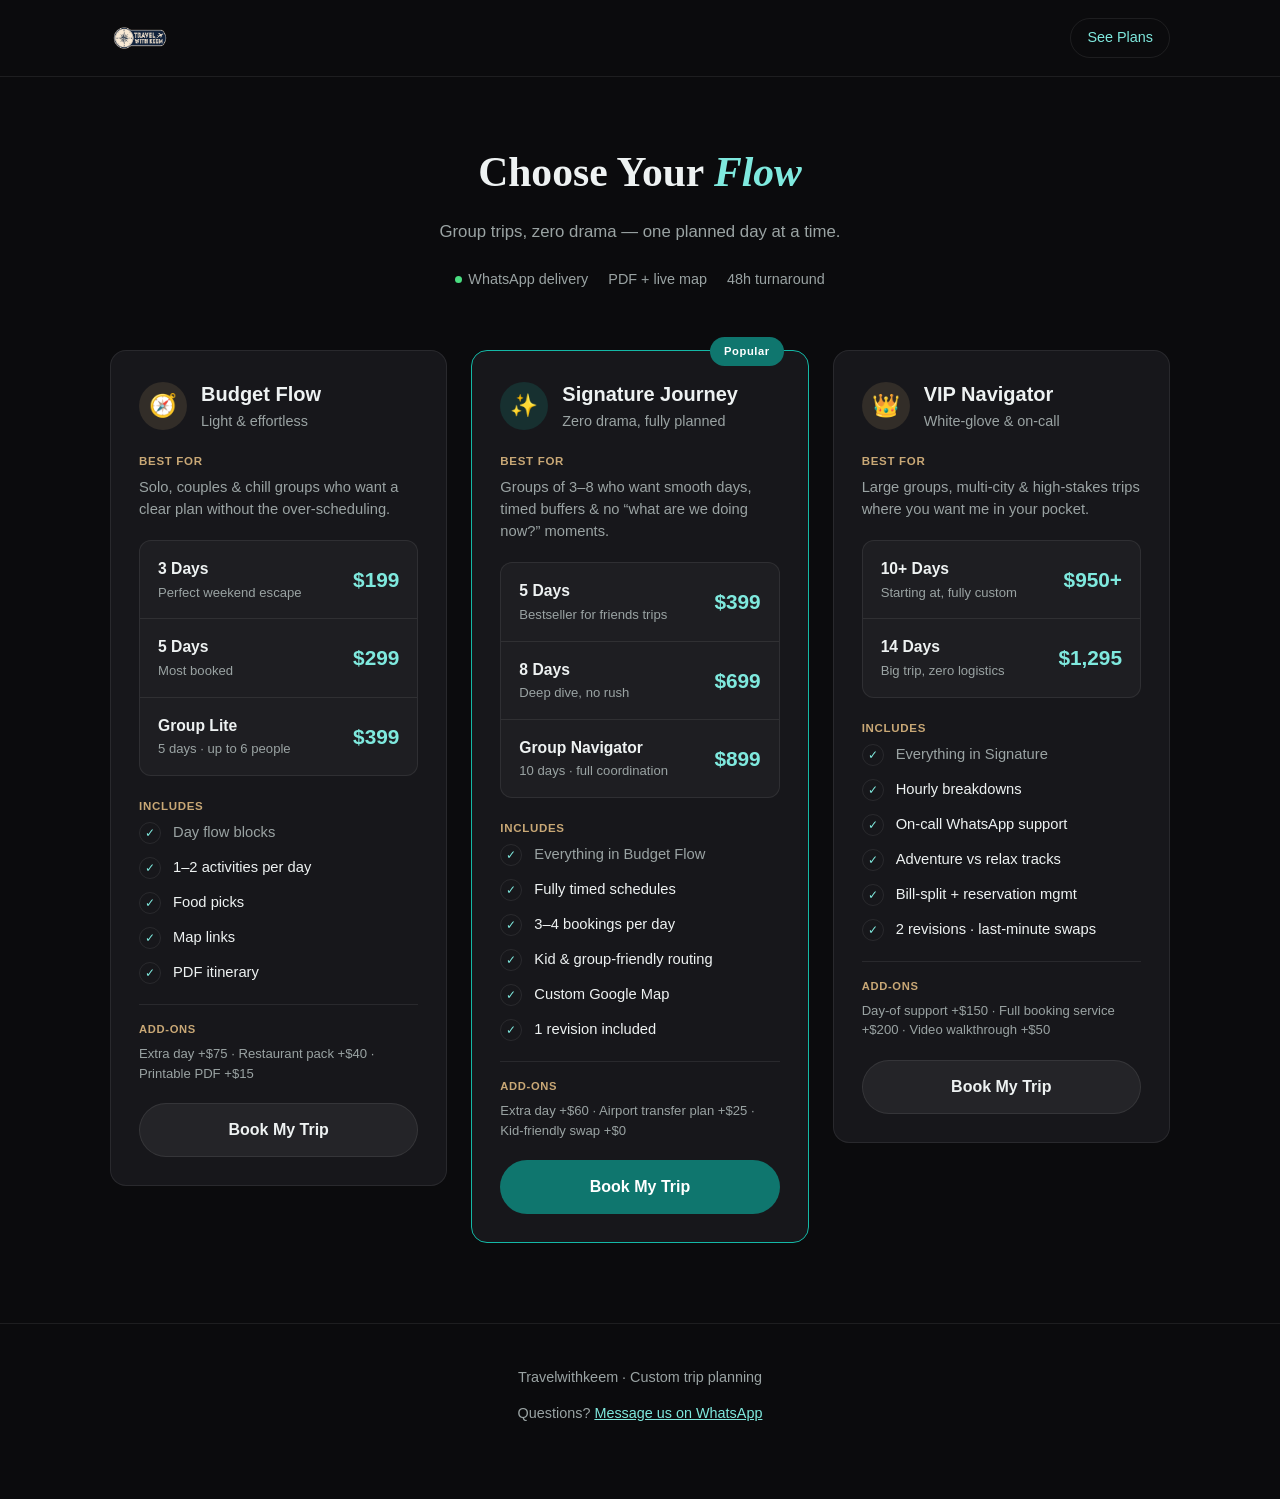
==== outputs/index.html @ ff2f02bf "Add files via upload Initial site" ====
<!DOCTYPE html>
<html lang="en">
<head>
<meta charset="UTF-8">
<meta name="viewport" content="width=device-width, initial-scale=1.0">
<title>Travelwithkeem — Choose Your Flow</title>
<meta name="description" content="Group trips, zero drama — one planned day at a time. Custom itineraries delivered by WhatsApp with PDF + live map.">
<link rel="icon" type="image/png" href="assets/favicon.png">
<link rel="stylesheet" href="style.css">
</head>
<body>

  <header class="site-header">
    <div class="wrap header-inner">
      <a class="brand" href="#"><img src="assets/logo.png" alt="Travel With Keem"></a>
      <a class="nav-cta" href="#pricing">See Plans</a>
    </div>
  </header>

  <section class="hero">
    <div class="wrap">
      <h1>Choose Your <em>Flow</em></h1>
      <p class="hero-sub">Group trips, zero drama — one planned day at a time.</p>
      <ul class="hero-badges">
        <li><span class="dot"></span>WhatsApp delivery</li>
        <li>PDF + live map</li>
        <li>48h turnaround</li>
      </ul>
    </div>
  </section>

  <section class="pricing" id="pricing">
    <div class="wrap">
      <div class="cards" id="pricing-cards">
        <!-- Cards are rendered here by app.js from tiers-data.js -->
      </div>
    </div>
  </section>

  <footer class="site-footer">
    <div class="wrap">
      <p>Travelwithkeem &middot; Custom trip planning</p>
      <p class="footer-contact">Questions? <a id="footer-whatsapp" href="#">Message us on WhatsApp</a></p>
    </div>
  </footer>

  <script src="tiers-data.js"></script>
  <script src="app.js"></script>
</body>
</html>
---- outputs/style.css ----
:root {
  --bg: #0b0b0d;
  --card-bg: #17171b;
  --card-border: rgba(255, 255, 255, 0.08);
  --text: #eef2f2;
  --text-muted: #9aa3a3;
  --teal: #14b8a6;
  --teal-dark: #0f4d47;
  --teal-light: #7fe9de;
  --tan: #c9a876;
  --tan-bg: rgba(201, 168, 118, 0.15);
  --popular-bg: #0f766e;
  --radius: 16px;
}

* { box-sizing: border-box; }

body {
  margin: 0;
  background: var(--bg);
  color: var(--text);
  font-family: -apple-system, BlinkMacSystemFont, "Segoe UI", Roboto, Helvetica, Arial, sans-serif;
  line-height: 1.5;
}

.wrap {
  max-width: 1100px;
  margin: 0 auto;
  padding: 0 20px;
}

/* Header */
.site-header {
  border-bottom: 1px solid var(--card-border);
  padding: 18px 0;
}

.header-inner {
  display: flex;
  align-items: center;
  justify-content: space-between;
}

.brand {
  display: flex;
  align-items: center;
}

.brand img {
  height: 40px;
  width: auto;
  display: block;
}

.nav-cta {
  color: var(--teal-light);
  text-decoration: none;
  font-size: 0.9rem;
  border: 1px solid var(--card-border);
  padding: 8px 16px;
  border-radius: 999px;
}

/* Hero */
.hero {
  text-align: center;
  padding: 64px 0 40px;
}

.hero h1 {
  font-family: Georgia, "Times New Roman", serif;
  font-size: 2.6rem;
  margin: 0 0 16px;
}

.hero h1 em {
  color: var(--teal-light);
  font-style: italic;
}

.hero-sub {
  color: var(--text-muted);
  font-size: 1.05rem;
  max-width: 480px;
  margin: 0 auto 24px;
}

.hero-badges {
  list-style: none;
  display: flex;
  flex-wrap: wrap;
  justify-content: center;
  gap: 8px 20px;
  padding: 0;
  margin: 0;
  color: var(--text-muted);
  font-size: 0.9rem;
}

.hero-badges li {
  display: flex;
  align-items: center;
  gap: 6px;
}

.dot {
  width: 7px;
  height: 7px;
  border-radius: 50%;
  background: #4ade80;
  display: inline-block;
}

/* Pricing */
.pricing {
  padding: 20px 0 80px;
}

.cards {
  display: grid;
  grid-template-columns: 1fr;
  gap: 24px;
}

@media (min-width: 900px) {
  .cards {
    grid-template-columns: repeat(3, 1fr);
    align-items: start;
  }
}

.card {
  background: var(--card-bg);
  border: 1px solid var(--card-border);
  border-radius: var(--radius);
  padding: 28px;
  position: relative;
}

.card.popular {
  border-color: var(--teal);
}

.card-badge {
  position: absolute;
  top: -14px;
  right: 24px;
  background: var(--popular-bg);
  color: #fff;
  font-size: 0.7rem;
  font-weight: 700;
  letter-spacing: 0.05em;
  padding: 6px 14px;
  border-radius: 999px;
}

.card-header {
  display: flex;
  align-items: center;
  gap: 14px;
  margin-bottom: 20px;
}

.card-icon {
  width: 48px;
  height: 48px;
  border-radius: 50%;
  display: flex;
  align-items: center;
  justify-content: center;
  font-size: 1.4rem;
  background: var(--tan-bg);
  color: var(--tan);
  flex-shrink: 0;
}

.card.popular .card-icon {
  background: rgba(20, 184, 166, 0.15);
  color: var(--teal-light);
}

.card-title {
  margin: 0;
  font-size: 1.25rem;
}

.card-tagline {
  margin: 2px 0 0;
  color: var(--text-muted);
  font-size: 0.9rem;
}

.best-for-label,
.section-label {
  text-transform: uppercase;
  font-size: 0.72rem;
  letter-spacing: 0.06em;
  color: var(--tan);
  font-weight: 700;
  margin: 0 0 6px;
}

.best-for-text {
  color: var(--text-muted);
  font-size: 0.92rem;
  margin: 0 0 20px;
}

.price-box {
  background: rgba(255, 255, 255, 0.03);
  border: 1px solid var(--card-border);
  border-radius: 12px;
  margin-bottom: 22px;
  overflow: hidden;
}

.price-row {
  display: flex;
  justify-content: space-between;
  align-items: center;
  padding: 16px 18px;
  border-bottom: 1px solid var(--card-border);
}

.price-row:last-child {
  border-bottom: none;
}

.price-row-name {
  font-weight: 700;
  font-size: 0.98rem;
}

.price-row-desc {
  color: var(--text-muted);
  font-size: 0.82rem;
  margin-top: 2px;
}

.price-row-amount {
  font-weight: 700;
  font-size: 1.3rem;
  color: var(--teal-light);
  white-space: nowrap;
}

.includes-list {
  list-style: none;
  padding: 0;
  margin: 0 0 20px;
}

.includes-list li {
  display: flex;
  align-items: flex-start;
  gap: 12px;
  font-size: 0.92rem;
  margin-bottom: 12px;
}

.includes-list li:first-child {
  color: var(--text-muted);
}

.check-icon {
  width: 22px;
  height: 22px;
  border-radius: 50%;
  border: 1px solid var(--card-border);
  display: flex;
  align-items: center;
  justify-content: center;
  font-size: 0.75rem;
  color: var(--teal-light);
  flex-shrink: 0;
  margin-top: 1px;
}

.addons {
  font-size: 0.82rem;
  color: var(--text-muted);
  border-top: 1px solid var(--card-border);
  padding-top: 16px;
  margin-bottom: 20px;
}

.addons strong {
  display: block;
  color: var(--tan);
  text-transform: uppercase;
  font-size: 0.7rem;
  letter-spacing: 0.06em;
  margin-bottom: 6px;
}

.book-btn {
  display: block;
  text-align: center;
  text-decoration: none;
  background: rgba(255, 255, 255, 0.06);
  color: var(--text);
  font-weight: 700;
  padding: 14px;
  border-radius: 999px;
  border: 1px solid var(--card-border);
}

.card.popular .book-btn {
  background: var(--popular-bg);
  color: #fff;
  border-color: transparent;
}

/* Footer */
.site-footer {
  border-top: 1px solid var(--card-border);
  padding: 28px 0 60px;
  text-align: center;
  color: var(--text-muted);
  font-size: 0.9rem;
}

.site-footer a {
  color: var(--teal-light);
}
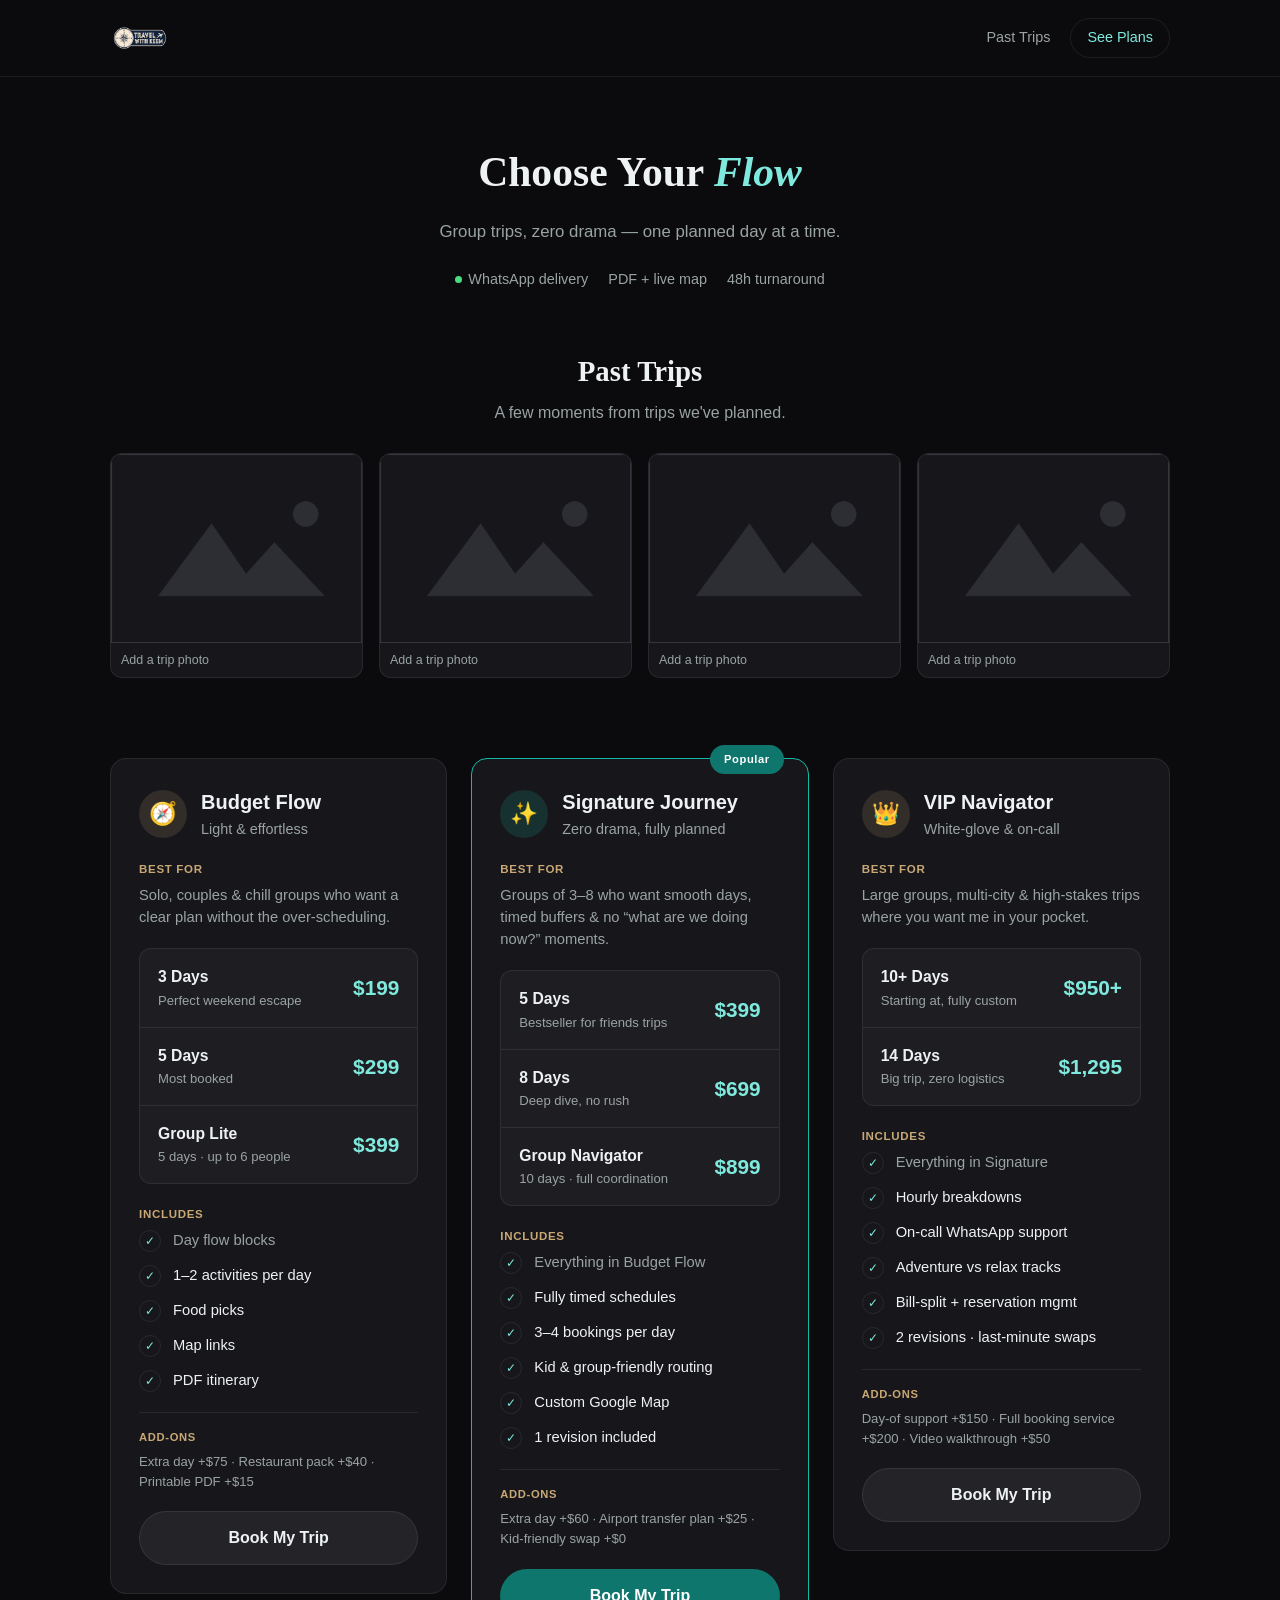
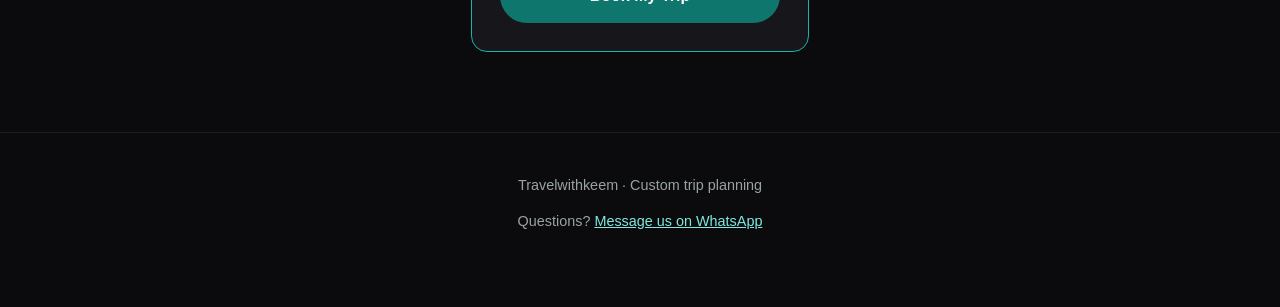
==== commit 4eed803e: "Add files via upload" ====
--- a/outputs/index.html
+++ b/outputs/index.html
@@ -13,7 +13,10 @@
   <header class="site-header">
     <div class="wrap header-inner">
       <a class="brand" href="#"><img src="assets/logo.png" alt="Travel With Keem"></a>
-      <a class="nav-cta" href="#pricing">See Plans</a>
+      <nav class="header-nav">
+        <a href="#gallery">Past Trips</a>
+        <a class="nav-cta" href="#pricing">See Plans</a>
+      </nav>
     </div>
   </header>
 
@@ -26,6 +29,16 @@
         <li>PDF + live map</li>
         <li>48h turnaround</li>
       </ul>
+    </div>
+  </section>
+
+  <section class="gallery" id="gallery">
+    <div class="wrap">
+      <h2>Past Trips</h2>
+      <p class="section-sub">A few moments from trips we've planned.</p>
+      <div class="gallery-grid" id="gallery-grid">
+        <!-- Photos are rendered here by app.js from gallery-data.js -->
+      </div>
     </div>
   </section>
 
@@ -44,7 +57,6 @@
     </div>
   </footer>
 
-  <script src="tiers-data.js"></script>
   <script src="app.js"></script>
 </body>
 </html>
--- a/outputs/style.css
+++ b/outputs/style.css
@@ -52,6 +52,18 @@
   display: block;
 }
 
+.header-nav {
+  display: flex;
+  align-items: center;
+  gap: 20px;
+}
+
+.header-nav > a:not(.nav-cta) {
+  color: var(--text-muted);
+  text-decoration: none;
+  font-size: 0.9rem;
+}
+
 .nav-cta {
   color: var(--teal-light);
   text-decoration: none;
@@ -59,6 +71,57 @@
   border: 1px solid var(--card-border);
   padding: 8px 16px;
   border-radius: 999px;
+}
+
+/* Gallery */
+.gallery {
+  padding: 20px 0 60px;
+}
+
+.gallery h2 {
+  font-family: Georgia, "Times New Roman", serif;
+  font-size: 1.8rem;
+  text-align: center;
+  margin: 0 0 8px;
+}
+
+.section-sub {
+  text-align: center;
+  color: var(--text-muted);
+  margin: 0 0 28px;
+}
+
+.gallery-grid {
+  display: grid;
+  grid-template-columns: repeat(2, 1fr);
+  gap: 16px;
+}
+
+@media (min-width: 700px) {
+  .gallery-grid {
+    grid-template-columns: repeat(4, 1fr);
+  }
+}
+
+.gallery-item {
+  margin: 0;
+  border-radius: 12px;
+  overflow: hidden;
+  border: 1px solid var(--card-border);
+  background: var(--card-bg);
+}
+
+.gallery-item img {
+  width: 100%;
+  aspect-ratio: 4 / 3;
+  object-fit: cover;
+  display: block;
+}
+
+.gallery-item figcaption {
+  padding: 8px 10px;
+  font-size: 0.78rem;
+  color: var(--text-muted);
 }
 
 /* Hero */
